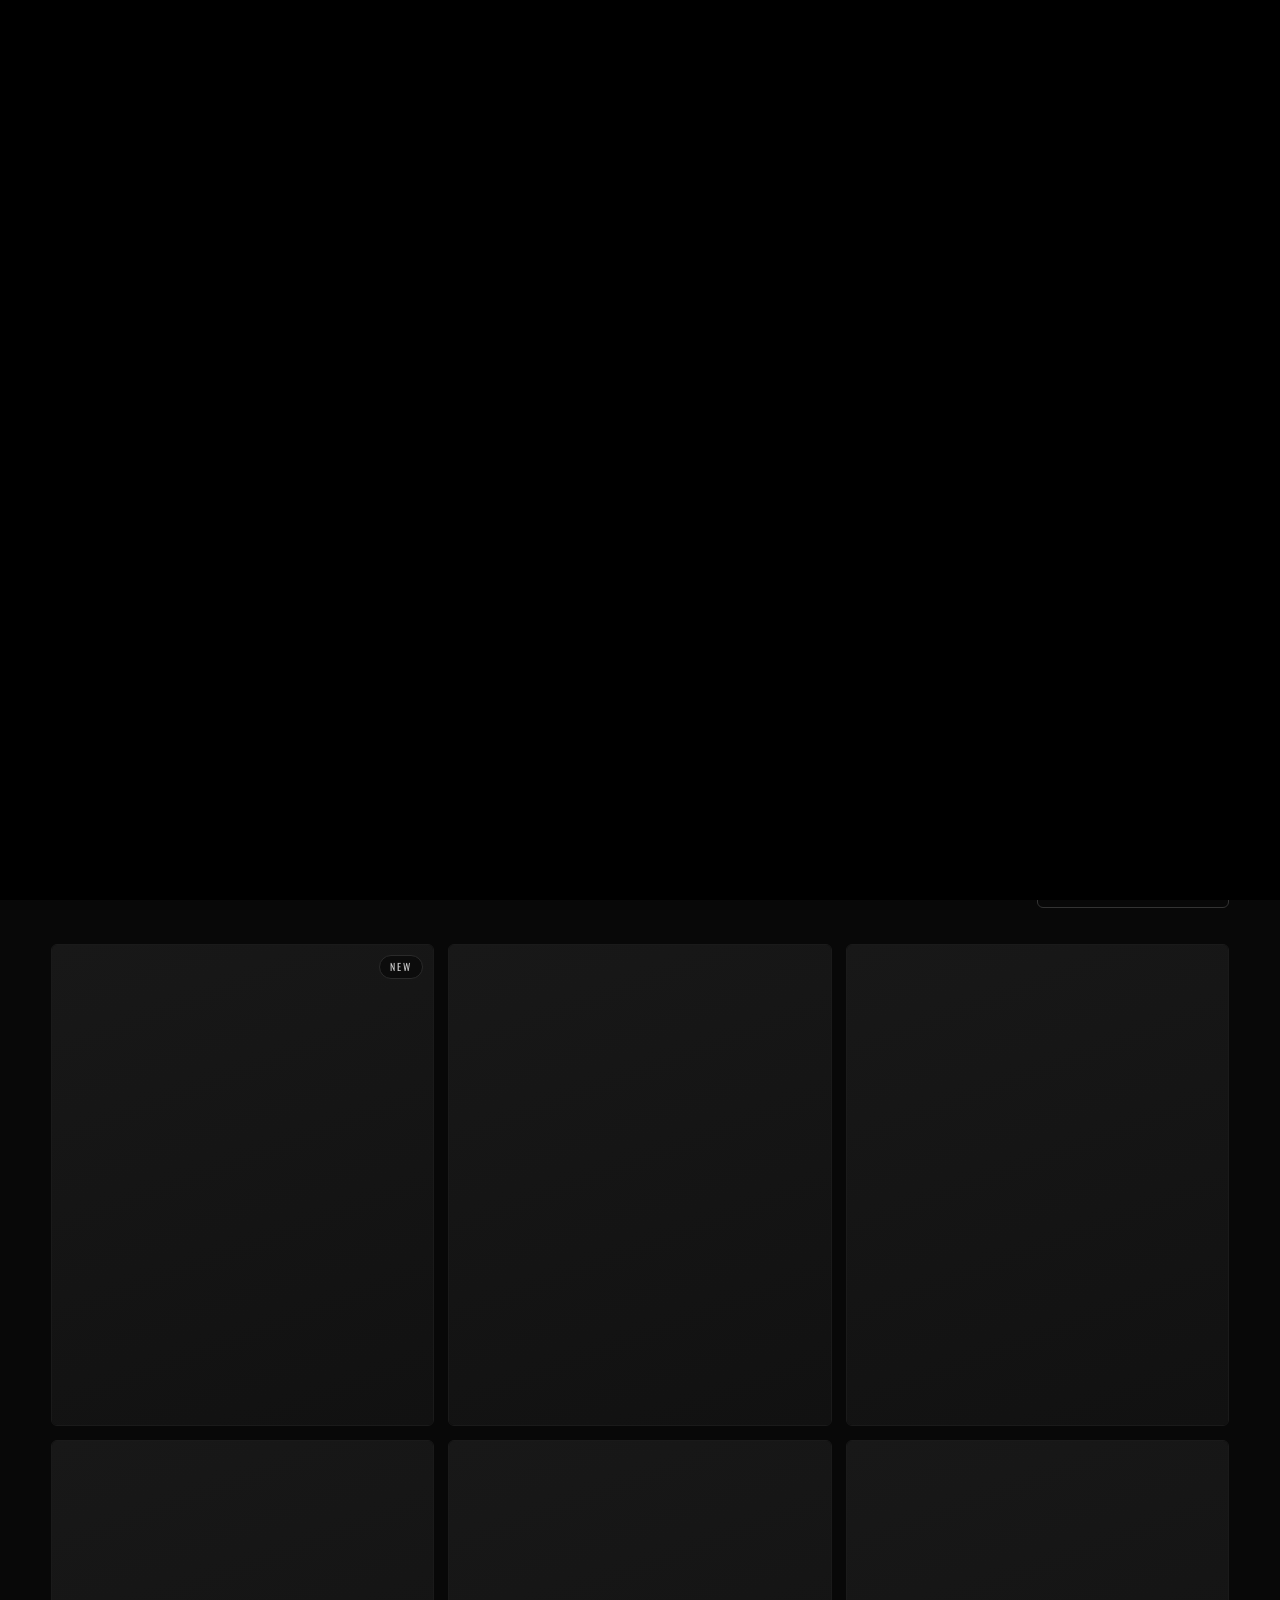
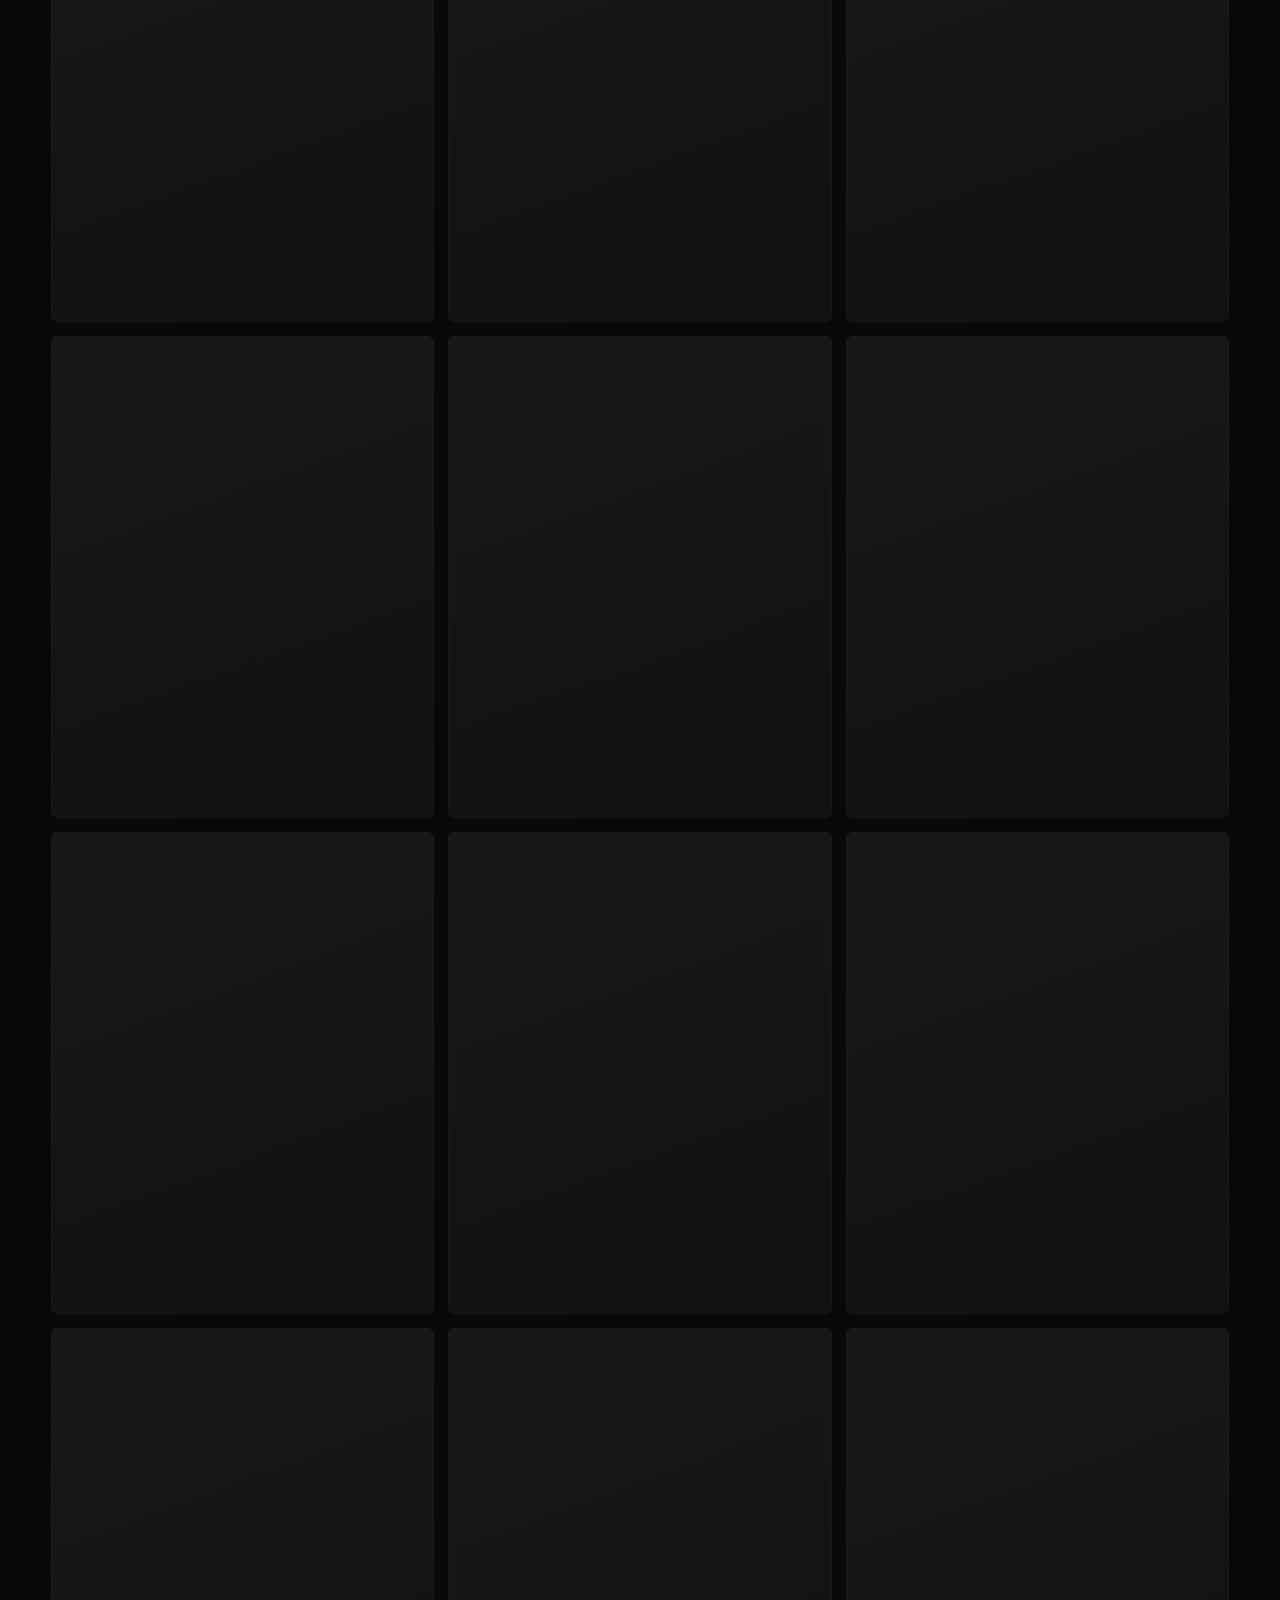
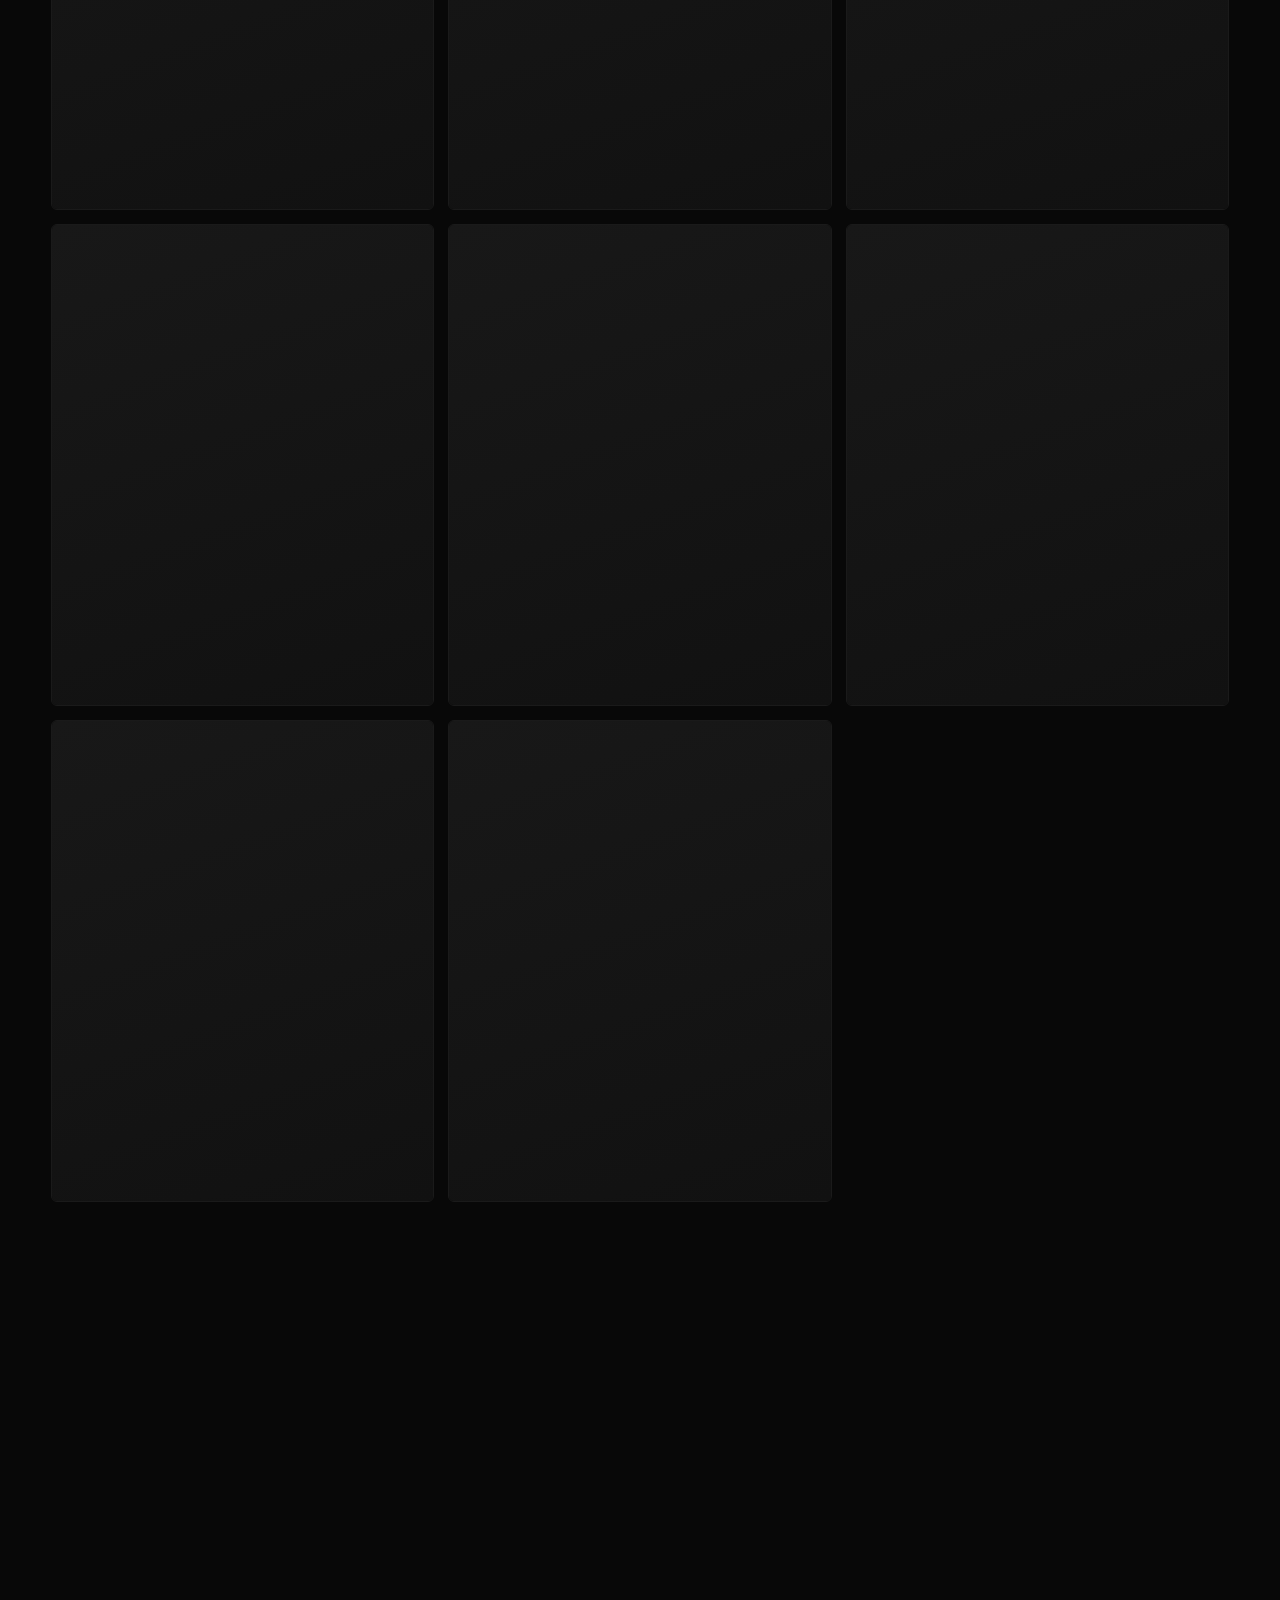
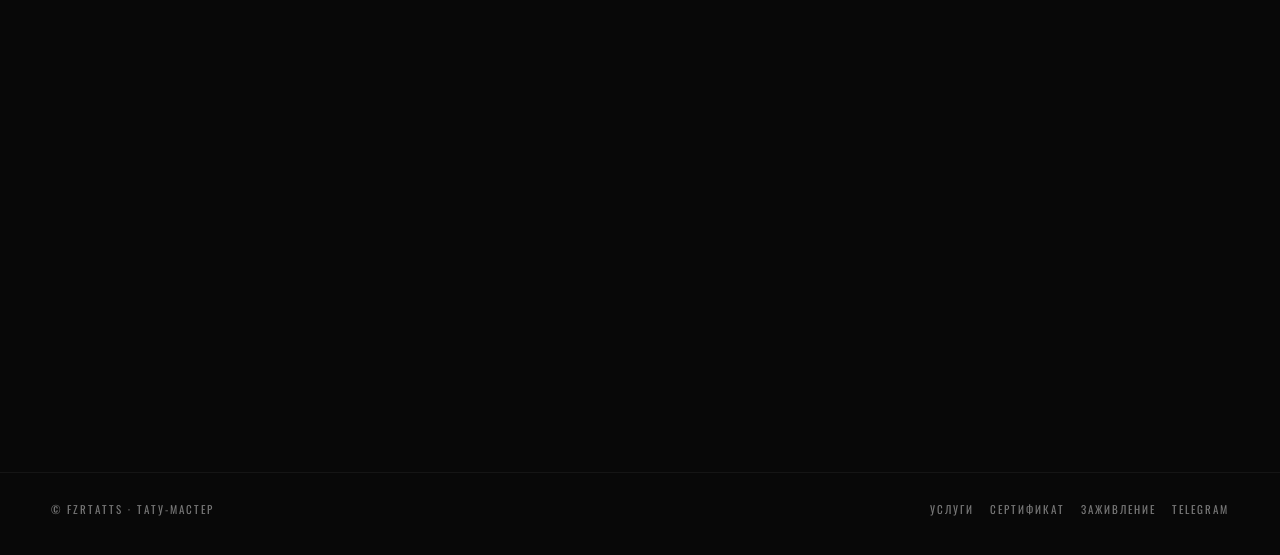
==== index.html @ f65ffd30 "Add files via upload" ====
<!DOCTYPE html>
<html lang="ru">
<head>
  <meta charset="utf-8"/>
  <meta name="viewport" content="width=device-width,initial-scale=1"/>
  <title>FZRTATTS — Тату-мастер Казань</title>
  <meta name="description" content="Индивидуальные эскизы и татуировки в Казани. Запись через Telegram."/>
  <link rel="preconnect" href="https://fonts.googleapis.com"/>
  <link rel="preconnect" href="https://fonts.gstatic.com" crossorigin/>
  <link href="https://fonts.googleapis.com/css2?family=Oswald:wght@200;300;400;500;600;700&family=EB+Garamond:ital,wght@0,400;0,500;1,400;1,500&family=Unbounded:wght@300;400;700;900&display=swap" rel="stylesheet"/>
  <link rel="stylesheet" href="/css/style.css"/>
  <style>
    /* ── HERO ── */
    .hero { padding:64px 0 0; }
    .hero-wrap { display:grid;grid-template-columns:1fr 1fr;gap:40px;align-items:center; }
    .hero-tag {
      font-family:'Oswald',sans-serif;font-size:11px;letter-spacing:4px;
      text-transform:uppercase;color:var(--red);
      display:inline-flex;align-items:center;gap:10px;margin-bottom:20px;
    }
    .hero-tag::before { content:'';display:inline-block;width:20px;height:1px;background:var(--red); }
    .hero-name {
      font-family:'Unbounded',sans-serif;font-weight:900;
      font-size:clamp(48px,7vw,96px);line-height:.9;letter-spacing:-3px;color:var(--white);
      margin-bottom:16px;
    }
    .hero-name .slash { color:var(--red); }
    .hero-sub {
      font-family:'EB Garamond',serif;font-style:italic;
      font-size:clamp(16px,2vw,20px);color:var(--muted);line-height:1.6;margin-bottom:8px;
    }
    .hero-city {
      font-family:'Oswald',sans-serif;font-size:12px;letter-spacing:3px;
      text-transform:uppercase;color:#3a3a3a;margin-bottom:36px;
    }
    .hero-cta { display:flex;gap:12px;flex-wrap:wrap; }

    /* Portrait strip */
    .hero-imgs {
      display:grid;grid-template-columns:repeat(3,1fr);gap:10px;align-items:end;
    }
    .hero-img-wrap {
      position:relative;width:100%;
      border:1px solid #1a1a1a;border-radius:4px;overflow:hidden;
    }
    .hero-img-wrap:nth-child(2) { margin-top:40px; }
    .hero-img-wrap:nth-child(3) { margin-top:80px; }
    /* Placeholder gradient shown while/if image doesn't load */
    .hero-img-wrap::before {
      content:'';display:block;padding-top:150%;
      background:linear-gradient(160deg,#1a1a1a 0%,#111 100%);
    }
    .hero-img-wrap img {
      position:absolute;inset:0;width:100%;height:100%;object-fit:cover;
      filter:grayscale(1) contrast(1.2) brightness(1.05);
    }

    /* Claim */
    .claim {
      margin-top:60px;padding:22px 0;
      border-top:1px solid #151515;border-bottom:1px solid #151515;
      display:flex;align-items:center;gap:24px;overflow-x:auto;
      scrollbar-width:none;
    }
    .claim::-webkit-scrollbar { display:none; }
    .claim-text {
      font-family:'Oswald',sans-serif;font-size:clamp(20px,3vw,36px);
      font-weight:700;text-transform:uppercase;letter-spacing:-.5px;white-space:nowrap;
      flex-shrink:0;
    }
    .claim-text .r { color:var(--red); }
    .claim-sep { color:#2a2a2a;font-size:24px;flex-shrink:0; }

    /* ── GALLERY ── */
    .gallery { padding:80px 0 32px; }
    .gallery-head { display:flex;align-items:flex-end;justify-content:space-between;margin-bottom:36px;flex-wrap:wrap;gap:16px; }
    .masonry { column-count:3;column-gap:14px; }

    .card-sketch {
      break-inside:avoid;margin-bottom:14px;position:relative;cursor:zoom-in;
      border:1px solid #1a1a1a;border-radius:var(--r);overflow:hidden;background:var(--paper);
    }
    /* Placeholder bg while image loads */
    .card-sketch::before {
      content:'';display:block;
      background:linear-gradient(160deg,#181818,#111);
      min-height:480px;
    }
    .card-sketch img {
      position:absolute;top:0;left:0;width:100%;height:100%;
      object-fit:cover;display:block;
      filter:grayscale(1) contrast(1.1);
      transition:transform .5s cubic-bezier(.23,1,.32,1),filter .5s;
    }
    .card-sketch:hover img { transform:scale(1.04);filter:grayscale(.5) contrast(1.1); }
    .card-overlay {
      position:absolute;inset:0;
      background:linear-gradient(to top,rgba(0,0,0,.85) 0%,transparent 55%);
      opacity:0;transition:opacity .3s;
    }
    .card-sketch:hover .card-overlay { opacity:1; }
    .card-lbl {
      position:absolute;bottom:10px;left:12px;
      font-family:'Oswald',sans-serif;font-size:11px;letter-spacing:2px;text-transform:uppercase;
      color:rgba(255,255,255,.75);opacity:0;transform:translateY(5px);transition:all .3s;
    }
    .card-sketch:hover .card-lbl { opacity:1;transform:translateY(0); }
    .card-tag {
      position:absolute;top:10px;right:10px;
      font-family:'Oswald',sans-serif;font-size:10px;letter-spacing:2px;text-transform:uppercase;
      padding:3px 10px;border:1px solid #2a2a2a;border-radius:20px;
      background:rgba(8,8,8,.75);color:#ccc;
    }
    .load-more-wrap { display:flex;justify-content:center;margin-top:24px; }

    /* ── ARTICLES ── */
    .articles { padding:60px 0; }
    .articles-grid { display:grid;grid-template-columns:repeat(3,1fr);gap:14px; }
    .art-card {
      border:1px solid #1a1a1a;border-radius:var(--r);padding:28px;background:var(--paper);
      position:relative;overflow:hidden;transition:border-color .3s,transform .3s;
    }
    .art-card::before {
      content:'';position:absolute;top:0;left:0;right:0;height:2px;
      background:var(--red);transform:scaleX(0);transform-origin:left;transition:transform .4s;
    }
    .art-card:hover { border-color:#2a2a2a;transform:translateY(-3px); }
    .art-card:hover::before { transform:scaleX(1); }
    .art-num { font-family:'Oswald',sans-serif;font-size:60px;font-weight:700;color:#1a1a1a;line-height:1;margin-bottom:12px; }
    .art-title { font-size:19px;font-weight:600;margin-bottom:10px;color:var(--white); }
    .art-body { font-size:15px;color:var(--muted);margin-bottom:18px;line-height:1.6; }

    /* ── ABOUT ── */
    .about { padding:60px 0 80px; }
    .about-grid { display:grid;grid-template-columns:1fr 1fr;gap:48px; }
    .about-title { font-size:clamp(32px,4vw,56px);margin-bottom:20px; }
    .about-text { font-size:17px;color:#ccc;line-height:1.75;margin-bottom:12px; }
    .contact-title { font-size:clamp(28px,3vw,44px);margin-bottom:14px; }
    .contact-note { font-family:'EB Garamond',serif;font-style:italic;color:var(--muted);margin-bottom:22px;font-size:17px; }
    .contact-btns { display:flex;flex-direction:column;gap:10px;max-width:280px; }

    /* Responsive */
    @media(max-width:900px) {
      .hero-wrap { grid-template-columns:1fr; }
      .masonry { column-count:2; }
      .articles-grid { grid-template-columns:1fr; }
      .about-grid { grid-template-columns:1fr; }
    }
    @media(max-width:560px) {
      .masonry { column-count:1; }
      .hero-cta { flex-direction:column; }
      .hero-name { font-size:52px; }
    }
  </style>
</head>
<body>

<div id="cur"></div>
<div id="cur-r"></div>
<div class="progress" id="prog"></div>

<!-- PRELOADER -->
<div class="preloader" id="preloader">
  <div class="preloader-inner">
    <img src="0001-0200.gif" alt=""/>
    <!-- <div class="preloader-brand">FZR<span>.</span>TATTS</div> -->
  </div>
</div>

<!-- HEADER -->
<header class="site-header">
  <div class="wrap">
    <a class="logo" href="index.html"><span class="logo-dot"></span>FZRTATTS</a>
    <nav class="nav" id="mainNav">
      <!-- close btn injected by JS -->
      <a href="index.html" class="active" data-i18n="nav.portfolio">Портфолио</a>
      <a href="sketches.html" data-i18n="nav.sketches">Эскизы</a>
      <a href="services.html" data-i18n="nav.services">Услуги</a>
      <a href="certificate.html" data-i18n="nav.cert">Сертификат</a>
      <a href="healing.html" data-i18n="nav.heal">Заживление</a>
      <a href="#" class="accent book-btn" data-i18n="nav.book">Записаться</a>
    </nav>
    <div class="nav-right">
      <div class="lang-switcher">
        <button class="lang-btn active" data-lang="ru">RU</button>
        <button class="lang-btn" data-lang="en">EN</button>
      </div>
      <button class="burger" id="burger" aria-label="Меню">
        <span></span><span></span><span></span>
      </button>
    </div>
  </div>
</header>

<!-- HERO -->
<section class="hero">
  <div class="wrap hero-wrap">
    <div class="hero-copy">
      <div class="hero-tag" data-i18n="hero.tag">Казань · Тату-мастер</div>
      <h1 class="hero-name">FZR<span class="slash">/</span><br>TATTS</h1>
      <p class="hero-sub" data-i18n="hero.sub">Индивидуальные эскизы, графические линии и внимание к каждой детали</p>
      <p class="hero-city" data-i18n="hero.city">Казань · Опыт 2 года · Каждый эскиз единственный</p>
      <div class="hero-cta">
        <a href="#" class="btn primary lg book-btn"><span data-i18n="btn.book">Записаться</span></a>
        <a href="#work" class="btn lg"><span data-i18n="btn.portfolio">Смотреть работы</span></a>
      </div>
    </div>
    <div class="hero-imgs">
      <div class="hero-img-wrap"><img src="img/1/111.JPG" alt="tattoo" loading="eager"/></div>
      <div class="hero-img-wrap"><img src="img/1/222.JPG" alt="tattoo" loading="eager"/></div>
      <div class="hero-img-wrap"><img src="img/1/333.PNG" alt="tattoo" loading="eager"/></div>
    </div>
  </div>
  <div class="claim wrap">
    <span class="claim-text">Эскиз татуировки, <span class="r">100%</span> созданный под твои желания</span>
  </div>
</section>

<!-- GALLERY -->
<section id="work" class="gallery">
  <div class="wrap">
    <div class="gallery-head">
      <div>
        <div class="sec-eyebrow" data-i18n="sec.portfolio">Портфолио</div>
        <h2 class="sec-title"><span data-i18n="gallery.title">Мои</span> <em data-i18n="gallery.title.em">работы</em></h2>
      </div>
      <a href="sketches.html" class="btn" data-i18n="btn.sketches">Смотреть эскизы →</a>
    </div>
    <div class="masonry" id="galleryGrid"></div>
    <div class="load-more-wrap" id="loadMoreWrap" style="display:none">
      <button class="btn" id="loadMoreBtn" data-i18n="btn.more">Загрузить ещё</button>
    </div>
  </div>
</section>

<!-- ARTICLES -->
<section class="articles">
  <div class="wrap">
    <div class="articles-grid">
      <div class="art-card reveal">
        <div class="art-num">01</div>
        <h3 class="art-title" data-i18n="art1.title">Как выбрать первую татуировку?</h3>
        <p class="art-body" data-i18n="art1.body">Эскиз входит в стоимость. Разрабатываю с учётом всех пожеланий, адаптирую под место и размер.</p>
        <button class="btn sm read-article-btn" data-article="sketch"><span data-i18n="btn.read">Читать →</span></button>
      </div>
      <div class="art-card reveal reveal-d1">
        <div class="art-num">02</div>
        <h3 class="art-title" data-i18n="art2.title">Как подготовиться к сеансу?</h3>
        <p class="art-body" data-i18n="art2.body">Минимум 4 000 ₽. Включает аренду студии, эскиз, нанесение, заживляющий набор и консультацию.</p>
        <button class="btn sm read-article-btn" data-article="tattoo"><span data-i18n="btn.read">Читать →</span></button>
      </div>
      <div class="art-card reveal reveal-d2">
        <div class="art-num">03</div>
        <h3 class="art-title" data-i18n="art3.title">Рассчитать стоимость</h3>
        <p class="art-body" data-i18n="art3.body">Сертификаты от 3 000 ₽ — отличный подарок. В электронном формате — любой номинал.</p>
        <button class="btn sm read-article-btn" data-article="certificate"><span data-i18n="btn.read">Читать →</span></button>
      </div>
    </div>
  </div>
</section>

<!-- ABOUT -->
<section class="about">
  <div class="wrap about-grid">
    <div class="reveal">
      <div class="sec-eyebrow" data-i18n="sec.about">О мне</div>
      <h2 class="about-title"><span data-i18n="about.heading">Марьям</span><em class="script">, <span data-i18n="about.sub">тату-мастер</span></em></h2>
      <p class="about-text" data-i18n="about.p1">Меня зовут Марьям, делаю татуировки в Казани. Опыт — 2 года.</p>
      <p class="about-text" data-i18n="about.p2">Использую одноразовые расходники, оборудование стерилизуется.</p>
      <p class="about-text" data-i18n="about.p3">Каждый эскиз делаю только один раз — без повторов.</p>
    </div>
    <div class="reveal reveal-d2">
      <div class="sec-eyebrow" data-i18n="sec.contacts">Контакты</div>
      <h2 class="contact-title">Напиши<em class="script"> мне</em></h2>
      <p class="contact-note" data-i18n="contact.note">Лучше писать в Telegram — отвечаю быстрее:</p>
      <div class="contact-btns">
        <a href="#" class="btn primary book-btn"><span data-i18n="btn.telegram">Написать в Telegram</span></a>
        <a href="https://ru.pinterest.com/fzrtatts/" target="_blank" rel="noopener" class="btn"><span data-i18n="btn.pinterest">Мой Pinterest</span></a>
      </div>
    </div>
  </div>
</section>

<!-- FOOTER -->
<footer class="site-footer">
  <div class="wrap foot">
    <span class="foot-left">© <span id="yr"></span> FZRTATTS · <span data-i18n="footer.copy">Тату-мастер</span></span>
    <nav class="foot-nav">
      <a href="services.html" data-i18n="nav.services">Услуги</a>
      <a href="certificate.html" data-i18n="nav.cert">Сертификат</a>
      <a href="healing.html" data-i18n="nav.heal">Заживление</a>
      <a href="https://t.me/" target="_blank">Telegram</a>
    </nav>
  </div>
</footer>

<!-- LIGHTBOX -->
<div class="lightbox" id="lb">
  <button class="lb-close" id="lbClose">×</button>
  <button class="lb-nav lb-prev" id="lbPrev">‹</button>
  <button class="lb-nav lb-next" id="lbNext">›</button>
  <img class="lb-img" id="lbImg" alt=""/>
  <div class="lb-count" id="lbCount"></div>
</div>

<!-- BOOKING MODAL -->
<div class="modal" id="bookModal">
  <div class="modal-box">
    <button class="modal-close" id="bookClose">×</button>
    <h3 class="modal-title" data-i18n="modal.title">Запись на сессию</h3>
    <form id="bookForm">
      <div class="form-row"><label data-i18n="modal.name">Имя</label><input type="text" name="name" required/></div>
      <div class="form-row"><label data-i18n="modal.contact">Telegram или телефон</label><input type="text" name="contact" required/></div>
      <div class="form-row">
        <label data-i18n="modal.service">Услуга</label>
        <select name="service">
          <option data-i18n="modal.opt1">Татуировка</option>
          <option data-i18n="modal.opt2">Эскиз</option>
          <option data-i18n="modal.opt3">Другое</option>
        </select>
      </div>
      <div class="form-row"><label data-i18n="modal.idea">Опишите идею</label><textarea name="desc" required></textarea></div>
      <button type="submit" class="btn primary form-submit"><span data-i18n="modal.submit">Отправить заявку</span></button>
    </form>
    <div class="form-msg" id="formMsg"></div>
  </div>
</div>

<!-- ARTICLE MODAL -->
<div class="modal" id="articleModal">
  <div class="modal-box" style="max-width:620px">
    <button class="modal-close" id="artClose">×</button>
    <h3 class="modal-title" id="artTitle"></h3>
    <div id="artBody" style="font-size:16px;line-height:1.8;color:#ccc;"></div>
  </div>
</div>

<script src="/js/shared.js"></script>
<script>
/* ── GALLERY DATA ── */
const sets = [
  {id:1,label:'Set 01',tag:'new',src:'img/1/1.CR2'},
  {id:2,label:'Set 02',src:'img/1/2.CR2'},
  {id:3,label:'Set 03',src:'img/1/3.JPG'},
  {id:4,label:'Set 04',src:'img/1/4.JPG'},
  {id:5,label:'Set 05',src:'img/1/5.JPG'},
  {id:6,label:'Set 06',src:'img/1/6.JPG'},
  {id:7,label:'Set 07',src:'img/1/7.JPG'},
  {id:8,label:'Set 08',src:'img/1/8.JPG'},
  {id:9,label:'Set 09',src:'img/1/9.JPG'},
  {id:10,label:'Set 10',src:'img/1/10.JPG'},
  {id:11,label:'Set 11',src:'img/1/11.JPG'},
  {id:12,label:'Set 12',src:'img/1/12.JPG'},
  {id:13,label:'Set 13',src:'img/1/13.JPG'},
  {id:14,label:'Set 14',src:'img/1/14.JPG'},
  {id:15,label:'Set 15',src:'img/1/15.JPG'},
  {id:16,label:'Set 16',src:'img/1/16.JPG'},
  {id:17,label:'Set 17',src:'img/1/17.JPG'},
  {id:18,label:'Set 18',src:'img/1/18.JPG'},
  {id:19,label:'Set 19',src:'img/1/19.JPG'},
  {id:20,label:'Set 20',src:'img/1/20.JPG'},
];

const grid    = document.getElementById('galleryGrid');
const lmWrap  = document.getElementById('loadMoreWrap');
const lmBtn   = document.getElementById('loadMoreBtn');
const allSrcs = sets.map(s => s.src);
const MOBILE_LIMIT = 4;

sets.forEach((set, i) => {
  const fig = document.createElement('figure');
  fig.className = 'card-sketch';
  fig.style.position = 'relative';
  // aspect ratio via padding trick on ::before is in CSS,
  // but we also set a min-height for the placeholder:
  fig.style.minHeight = '200px';

  const img = document.createElement('img');
  img.src = set.src;
  img.alt = set.label;
  img.loading = i < 4 ? 'eager' : 'lazy';
  // If image fails to load, show placeholder gracefully
  img.onerror = function() { this.style.display = 'none'; };

  const overlay = document.createElement('div');
  overlay.className = 'card-overlay';

  const lbl = document.createElement('figcaption');
  lbl.className = 'card-lbl';
  lbl.textContent = set.label;

  fig.appendChild(img);
  fig.appendChild(overlay);
  fig.appendChild(lbl);

  if (set.tag) {
    const tag = document.createElement('div');
    tag.className = 'card-tag';
    tag.textContent = set.tag;
    fig.appendChild(tag);
  }

  fig.addEventListener('click', () => openLightbox(allSrcs, i));
  grid.appendChild(fig);
});

/* Mobile load-more */
function checkMobile() {
  const isMob = window.innerWidth <= 768;
  const cards = grid.querySelectorAll('.card-sketch');
  if (isMob) {
    cards.forEach((c, i) => { c.style.display = i >= MOBILE_LIMIT ? 'none' : ''; });
    const hidden = grid.querySelectorAll('.card-sketch[style*="none"]');
    lmWrap.style.display = hidden.length ? 'flex' : 'none';
  } else {
    cards.forEach(c => { c.style.display = ''; });
    lmWrap.style.display = 'none';
  }
}
lmBtn.addEventListener('click', () => {
  grid.querySelectorAll('.card-sketch').forEach(c => { c.style.display = ''; });
  lmWrap.style.display = 'none';
});
window.addEventListener('resize', checkMobile);
setTimeout(checkMobile, 60);

/* ── LIGHTBOX ── */
const lb      = document.getElementById('lb');
const lbImg   = document.getElementById('lbImg');
const lbCount = document.getElementById('lbCount');
let lbSet = [], lbCur = 0;

function openLightbox(imgs, idx) {
  lbSet = imgs; lbCur = idx;
  updateLb();
  lb.classList.add('open');
  document.body.style.overflow = 'hidden';
}
function closeLb() { lb.classList.remove('open'); document.body.style.overflow = ''; }
function updateLb() {
  lbImg.src = lbSet[lbCur];
  lbCount.textContent = (lbCur + 1) + ' / ' + lbSet.length;
  document.getElementById('lbPrev').style.display = lbCur === 0 ? 'none' : 'flex';
  document.getElementById('lbNext').style.display = lbCur === lbSet.length - 1 ? 'none' : 'flex';
}
document.getElementById('lbClose').addEventListener('click', closeLb);
document.getElementById('lbPrev').addEventListener('click', () => { if(lbCur>0){lbCur--;updateLb();} });
document.getElementById('lbNext').addEventListener('click', () => { if(lbCur<lbSet.length-1){lbCur++;updateLb();} });
lb.addEventListener('click', e => { if(e.target===lb) closeLb(); });
document.addEventListener('keydown', e => {
  if (!lb.classList.contains('open')) return;
  if (e.key==='Escape') closeLb();
  if (e.key==='ArrowLeft' && lbCur>0) { lbCur--;updateLb(); }
  if (e.key==='ArrowRight' && lbCur<lbSet.length-1) { lbCur++;updateLb(); }
});
</script>
</body>
</html>
---- css/style.css ----
/* ═══════════════════════════════════════
   FZRTATTS — Shared Stylesheet v2
═══════════════════════════════════════ */

@import url('https://fonts.googleapis.com/css2?family=Oswald:wght@200;300;400;500;600;700&family=EB+Garamond:ital,wght@0,400;0,500;1,400;1,500&family=Unbounded:wght@300;400;700;900&display=swap');

:root {
  --bg:      #080808;
  --ink:     #0e0e0e;
  --paper:   #111;
  --text:    #ececec;
  --muted:   #777;
  --dim:     #333;
  --red:     #e8251a;
  --red-dim: rgba(232,37,26,0.15);
  --white:   #f5f5f5;
  --gap:     24px;
  --r:       6px;
}
@font-face { font-family:"Sloop"; src:url(/fonts/Sloop-ScriptThree.ttf); }
*, *::before, *::after { box-sizing: border-box; margin: 0; padding: 0; }
html { scroll-behavior: smooth; overflow-x: hidden; }

body {
  background: var(--bg);
  color: var(--text);
  font-family: 'EB Garamond', Georgia, serif;
  font-size: 17px;
  line-height: 1.55;
  overflow-x: hidden;
  cursor: none;
}

/* CURSOR */
#cur { width:10px;height:10px;background:var(--red);border-radius:50%;position:fixed;top:0;left:0;pointer-events:none;z-index:9999;transform:translate(-50%,-50%);transition:width .25s,height .25s; }
#cur-r { width:36px;height:36px;border:1px solid rgba(232,37,26,.5);border-radius:50%;position:fixed;top:0;left:0;pointer-events:none;z-index:9998;transform:translate(-50%,-50%); }
body:has(a:hover) #cur, body:has(button:hover) #cur { width:18px;height:18px; }

/* GRAIN */
body::after {
  content:'';position:fixed;inset:0;pointer-events:none;z-index:9990;opacity:.22;
  background-image:url("data:image/svg+xml,%3Csvg viewBox='0 0 200 200' xmlns='http://www.w3.org/2000/svg'%3E%3Cfilter id='g'%3E%3CfeTurbulence type='fractalNoise' baseFrequency='.85' numOctaves='4' stitchTiles='stitch'/%3E%3C/filter%3E%3Crect width='100%25' height='100%25' filter='url(%23g)' opacity='.06'/%3E%3C/svg%3E");
}

/* PROGRESS BAR */
.progress { position:fixed;top:0;left:0;height:2px;width:0;background:var(--red);z-index:9995; }

/* TYPOGRAPHY */
h1,h2,h3,h4 { font-family:'Oswald',sans-serif;font-weight:700;line-height:1;text-transform:uppercase;letter-spacing:-.5px; }
.script { font-family:'EB Garamond',serif;font-style:italic;font-weight:400;text-transform:none;letter-spacing:0; }
a { color:inherit;text-decoration:none; }
img { max-width:100%;height:auto;display:block; }

/* WRAP */
.wrap { width:min(1200px,92vw);margin-inline:auto; }
.hidden { display:none!important; }

/* ══ PRELOADER ══ */
.preloader {
  position:fixed;inset:0;background:#000;
  display:flex;align-items:center;justify-content:center;
  z-index:9999;
  transition:opacity .6s ease, visibility .6s ease;
}
.preloader.gone { opacity:0;visibility:hidden;pointer-events:none; }
.preloader-inner {
  display:flex;flex-direction:column;align-items:center;gap:20px;
}
.preloader-inner img {
  width:min(420px, 80vw);
  height:auto;
}
.preloader-brand {
  font-family:'Unbounded',sans-serif;font-weight:900;
  font-size:clamp(28px,5vw,48px);letter-spacing:-2px;
  color:var(--white);opacity:0;
  animation:fadeInUp .7s .4s ease forwards;
}
.preloader-brand span { color:var(--red); }
@keyframes fadeInUp {
  from { opacity:0;transform:translateY(16px); }
  to   { opacity:1;transform:translateY(0); }
}

/* ══ NAV ══ */
.site-header {
  position:sticky;top:0;z-index:1000;
  background:rgba(8,8,8,.88);
  backdrop-filter:blur(20px) saturate(1.4);
  border-bottom:1px solid #161616;
}
.site-header .wrap {
  display:flex;align-items:center;justify-content:space-between;
  padding:14px 0;gap:16px;
}
.logo {
  font-family:'Sloop',sans-serif;font-weight:900;
  font-size:30px;color:var(--white);
  display:flex;align-items:center;gap:8px;flex-shrink:0;
}
.logo-dot { width:8px;height:8px;background:var(--red);border-radius:50%;display:inline-block; }
.nav { display:flex;gap:30px;align-items:center; }
.nav a {
  font-family:'Oswald',sans-serif;font-weight:300;font-size:13px;
  letter-spacing:2px;text-transform:uppercase;
  color:var(--muted);padding:7px 14px;border-radius:var(--r);
  transition:color .2s,background .2s;white-space:nowrap;
}
.nav a:hover, .nav a.active { color:var(--white);background:#181818; }
.nav a.accent { color:var(--red); }
.nav a.accent:hover { background:var(--red-dim);color:var(--red); }

/* Nav close button (mobile only) */
.nav-close {
  display:none;
  position:absolute;top:16px;right:16px;
  width:36px;height:36px;border-radius:50%;
  background:#1e1e1e;border:1px solid #2a2a2a;
  color:var(--text);font-size:20px;cursor:pointer;
  align-items:center;justify-content:center;
  transition:background .2s, color .2s;
  line-height:1;
}
.nav-close:hover { background:var(--red);color:#000; }

/* Nav overlay (mobile) */
.nav-overlay {
  display:none;
  position:fixed;inset:0;
  background:rgba(0,0,0,.5);
  z-index:999;
  backdrop-filter:blur(2px);
}
.nav-overlay.show { display:block; }

.nav-right { display:flex;gap:10px;align-items:center; }
.lang-switcher { display:flex;gap:4px; }
.lang-btn {
  font-family:'Oswald',sans-serif;font-size:11px;letter-spacing:2px;
  background:transparent;color:var(--muted);
  border:1px solid #222;border-radius:var(--r);
  padding:4px 10px;cursor:pointer;transition:all .2s;
}
.lang-btn.active { background:#1e1e1e;color:var(--white);border-color:#2a2a2a; }
.burger {
  display:none;flex-direction:column;justify-content:space-around;
  width:26px;height:20px;background:transparent;border:none;cursor:pointer;padding:0;
}
.burger span { display:block;height:1.5px;width:100%;background:var(--text);transition:all .3s; }
.burger.open span:nth-child(1) { transform:rotate(45deg) translate(5px,5px); }
.burger.open span:nth-child(2) { opacity:0; }
.burger.open span:nth-child(3) { transform:rotate(-45deg) translate(5px,-5px); }

/* ══ BUTTONS ══
   Ghost btn — dark fill on hover, white text — always readable
   Primary btn — white text on red, stays red on hover but brighter
*/
.btn {
  display:inline-flex;align-items:center;justify-content:center;gap:8px;
  height:42px;padding:0 22px;border-radius:var(--r);
  font-family:'Oswald',sans-serif;font-size:13px;font-weight:400;
  letter-spacing:2px;text-transform:uppercase;
  border:1px solid #333;
  background:transparent;
  color:var(--text);
  cursor:pointer;
  transition:background .25s, color .25s, border-color .25s, box-shadow .25s;
  white-space:nowrap;
  position:relative;
}
/* Ghost hover — dark bg, white text, red border */
.btn:hover {
  background:#1e1e1e;
  color:var(--white);
  border-color:var(--red);
}

/* Primary — red bg, black text */
.btn.primary {
  background:var(--red);
  color:#fff;
  border-color:var(--red);
  font-weight:500;
}
.btn.primary:hover {
  background:#c91f14;
  color:#fff;
  border-color:#c91f14;
  box-shadow:0 0 0 3px rgba(232,37,26,.2);
}

.btn.sm { height:34px;padding:0 16px;font-size:11px; }
.btn.lg { height:52px;padding:0 32px;font-size:15px;letter-spacing:3px; }

/* ══ SECTION HEADER ══ */
.sec-eyebrow {
  font-family:'Oswald',sans-serif;font-size:11px;letter-spacing:4px;
  text-transform:uppercase;color:var(--red);
  display:inline-flex;align-items:center;gap:10px;margin-bottom:12px;
}
.sec-eyebrow::before { content:'';display:block;width:22px;height:1px;background:var(--red); }
.sec-title { font-size:clamp(40px,6vw,80px);color:var(--white); }
.sec-title em { font-style:italic;color:var(--red);font-family:'EB Garamond',serif; }

/* ══ FOOTER ══ */
.site-footer { border-top:1px solid #151515;padding:28px 0 36px;margin-top:80px; }
.foot { display:flex;align-items:center;justify-content:space-between;gap:16px;flex-wrap:wrap; }
.foot-left { font-family:'Oswald',sans-serif;font-size:11px;letter-spacing:2px;text-transform:uppercase;color:var(--muted); }
.foot-nav { display:flex;gap:16px;flex-wrap:wrap; }
.foot-nav a { font-family:'Oswald',sans-serif;font-size:11px;letter-spacing:2px;text-transform:uppercase;color:var(--muted);transition:color .2s; }
.foot-nav a:hover { color:var(--red); }

/* ══ LIGHTBOX ══ */
.lightbox { position:fixed;inset:0;background:rgba(0,0,0,.96);display:none;align-items:center;justify-content:center;z-index:8000; }
.lightbox.open { display:flex; }
.lb-img { max-width:90vw;max-height:88vh;border-radius:var(--r);border:1px solid #1e1e1e; }
.lb-close { position:absolute;top:20px;right:20px;width:44px;height:44px;background:#141414;border:1px solid #222;border-radius:50%;color:var(--text);font-size:22px;cursor:pointer;display:flex;align-items:center;justify-content:center;transition:background .2s,color .2s; }
.lb-close:hover { background:var(--red);color:#fff; }
.lb-nav { position:absolute;top:50%;transform:translateY(-50%);width:48px;height:48px;background:rgba(0,0,0,.6);border:1px solid #333;border-radius:50%;color:var(--white);font-size:24px;cursor:pointer;display:flex;align-items:center;justify-content:center;transition:background .2s; }
.lb-nav:hover { background:var(--red); }
.lb-prev { left:20px; }
.lb-next { right:20px; }
.lb-count { position:absolute;bottom:24px;left:50%;transform:translateX(-50%);font-family:'Oswald',sans-serif;font-size:12px;letter-spacing:2px;color:var(--muted);background:rgba(0,0,0,.7);padding:5px 14px;border-radius:20px; }

/* ══ MODAL ══ */
.modal { display:none;position:fixed;inset:0;background:rgba(0,0,0,.92);z-index:9000;align-items:center;justify-content:center;padding:20px; }
.modal.open { display:flex; }
.modal-box { background:var(--paper);border:1px solid #1e1e1e;border-radius:8px;width:100%;max-width:480px;padding:36px;position:relative; }
.modal-close { position:absolute;top:16px;right:16px;background:none;border:none;color:var(--muted);font-size:24px;cursor:pointer;transition:color .2s;line-height:1; }
.modal-close:hover { color:var(--red); }
.modal-title { font-family:'Oswald',sans-serif;font-size:26px;font-weight:700;letter-spacing:-.5px;text-transform:uppercase;margin-bottom:22px; }
.form-row { margin-bottom:13px; }
.form-row label { display:block;font-family:'Oswald',sans-serif;font-size:11px;letter-spacing:2px;text-transform:uppercase;color:var(--muted);margin-bottom:5px; }
.form-row input,.form-row textarea,.form-row select { width:100%;padding:11px 14px;border-radius:var(--r);border:1px solid #222;background:#0e0e0e;color:var(--text);font-family:'EB Garamond',serif;font-size:16px;transition:border-color .2s; }
.form-row input:focus,.form-row textarea:focus,.form-row select:focus { outline:none;border-color:var(--red); }
.form-row textarea { min-height:100px;resize:vertical; }
.form-submit { width:100%;margin-top:8px; }
.form-msg { margin-top:14px;padding:10px;border-radius:var(--r);text-align:center;font-size:14px;display:none; }
.form-msg.ok { background:rgba(46,204,113,.12);color:#2ecc71;display:block; }
.form-msg.err { background:rgba(232,37,26,.12);color:var(--red);display:block; }

.card-sketch img, .pack-thumb, .hero-imgs img {
  min-height:80px;
}

/* ══ SCROLL REVEAL ══ */
.reveal { opacity:0;transform:translateY(28px);transition:opacity .7s ease,transform .7s ease; }
.reveal.in { opacity:1;transform:translateY(0); }
.reveal-d1 { transition-delay:.12s; }
.reveal-d2 { transition-delay:.24s; }
.reveal-d3 { transition-delay:.36s; }

/* ══ SCROLLBAR ══ */
* { scrollbar-color:#222 transparent;scrollbar-width:thin; }
::-webkit-scrollbar { width:6px; }
::-webkit-scrollbar-track { background:#0a0a0a; }
::-webkit-scrollbar-thumb { background:#222;border-radius:4px; }

/* ══ MOBILE ══ */
@media(max-width:768px) {
  .burger { display:flex; }
  .nav {
    position:fixed;top:0;right:-300px;width:270px;height:100vh;
    background:#0a0a0a;
    flex-direction:column;gap:2px;
    padding:64px 16px 20px;
    transition:right .32s cubic-bezier(.4,0,.2,1);
    border-left:1px solid #161616;
    z-index:1001;
    overflow-y:auto;
  }
  .nav.open { right:0; }
  .nav a { padding:11px 14px;font-size:14px; }
  /* Show close X inside nav on mobile */
  .nav-close { display:flex; }
}
@media(max-width:560px) {
  .foot { flex-direction:column;text-align:center; }
  .foot-nav { justify-content:center; }
}
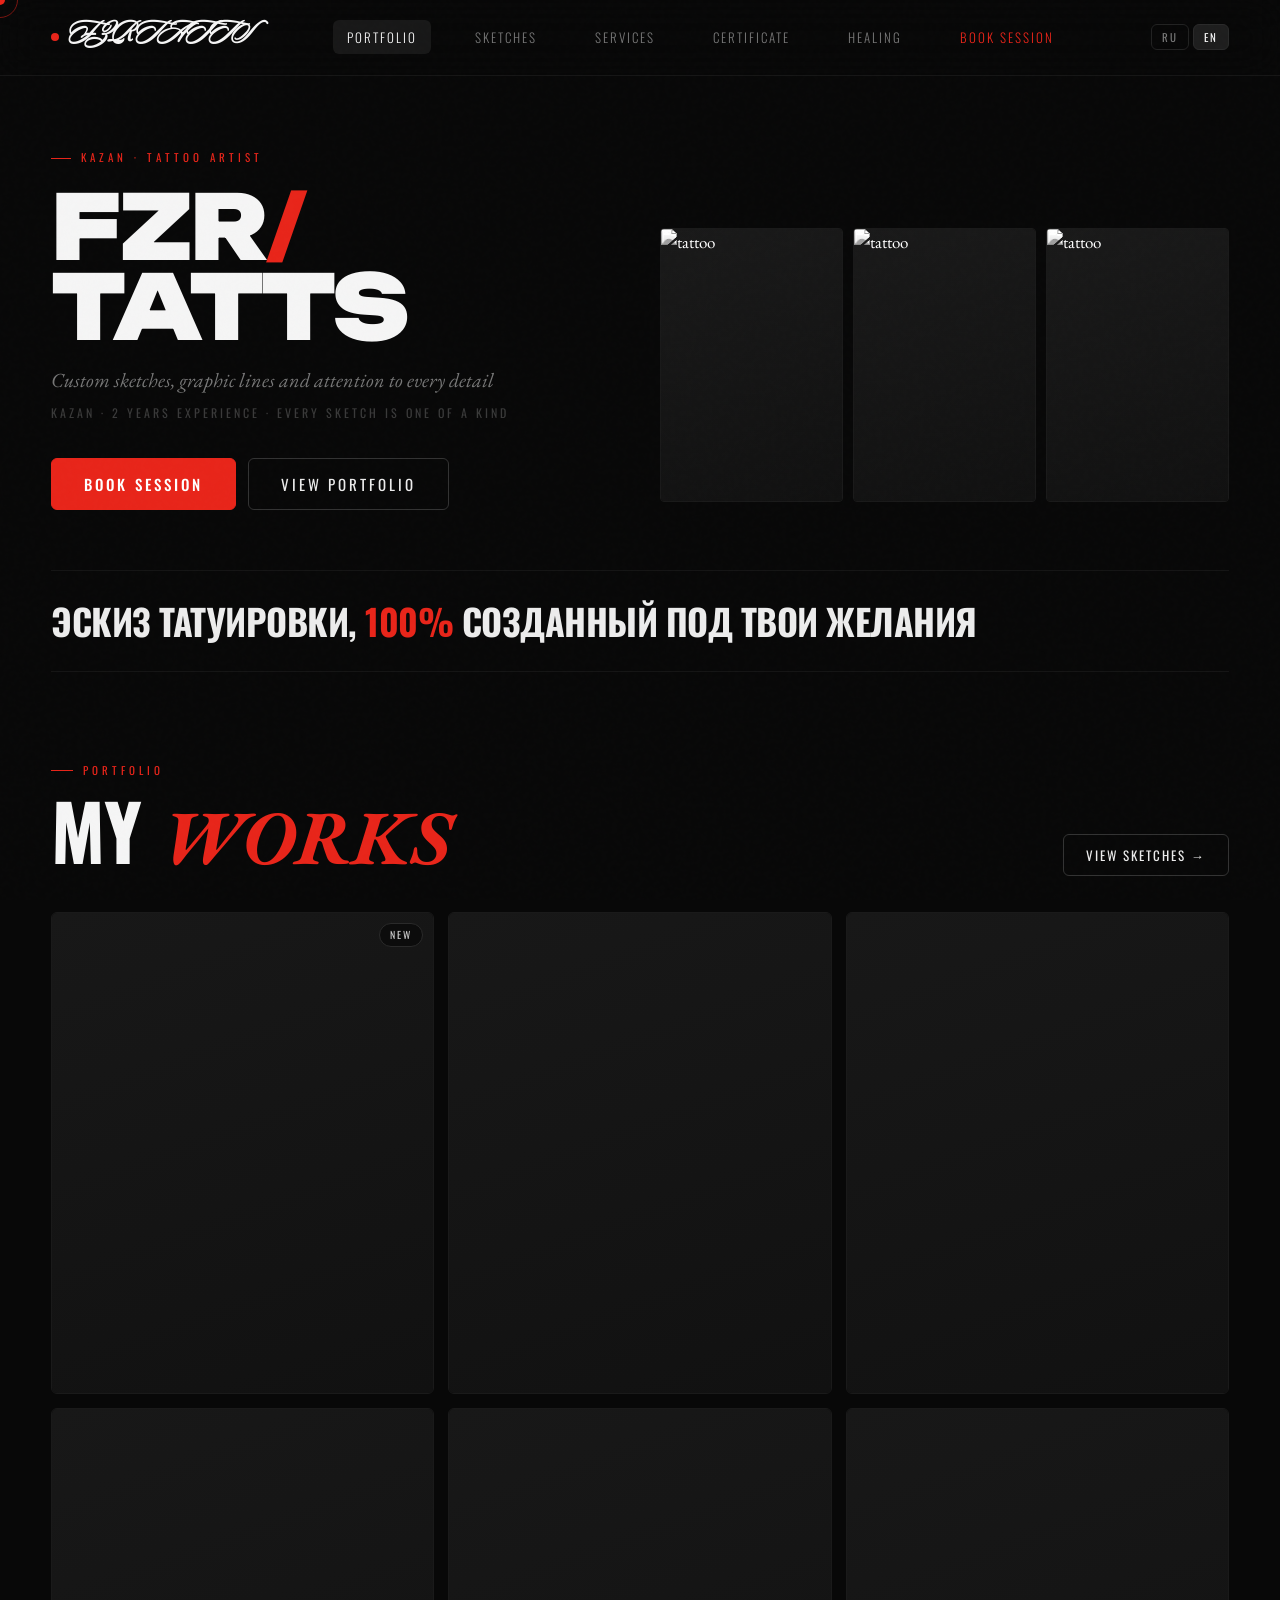
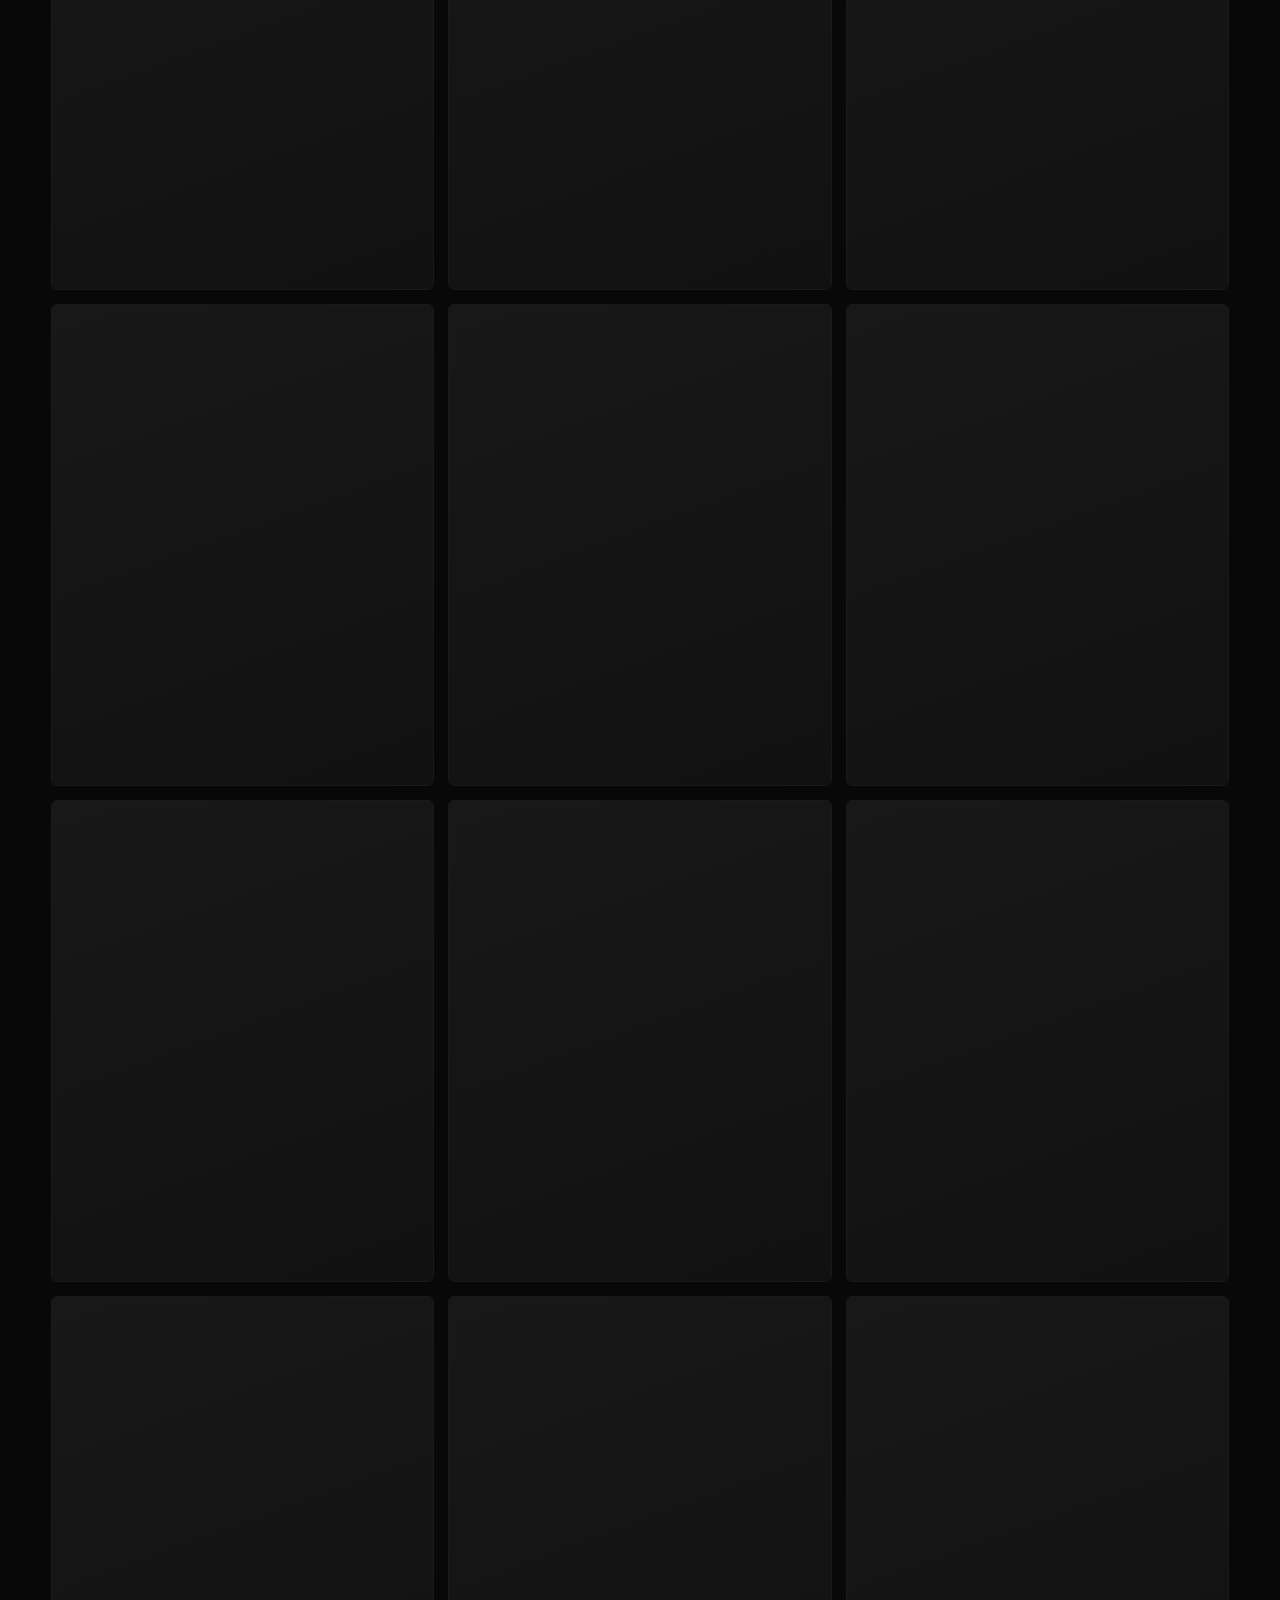
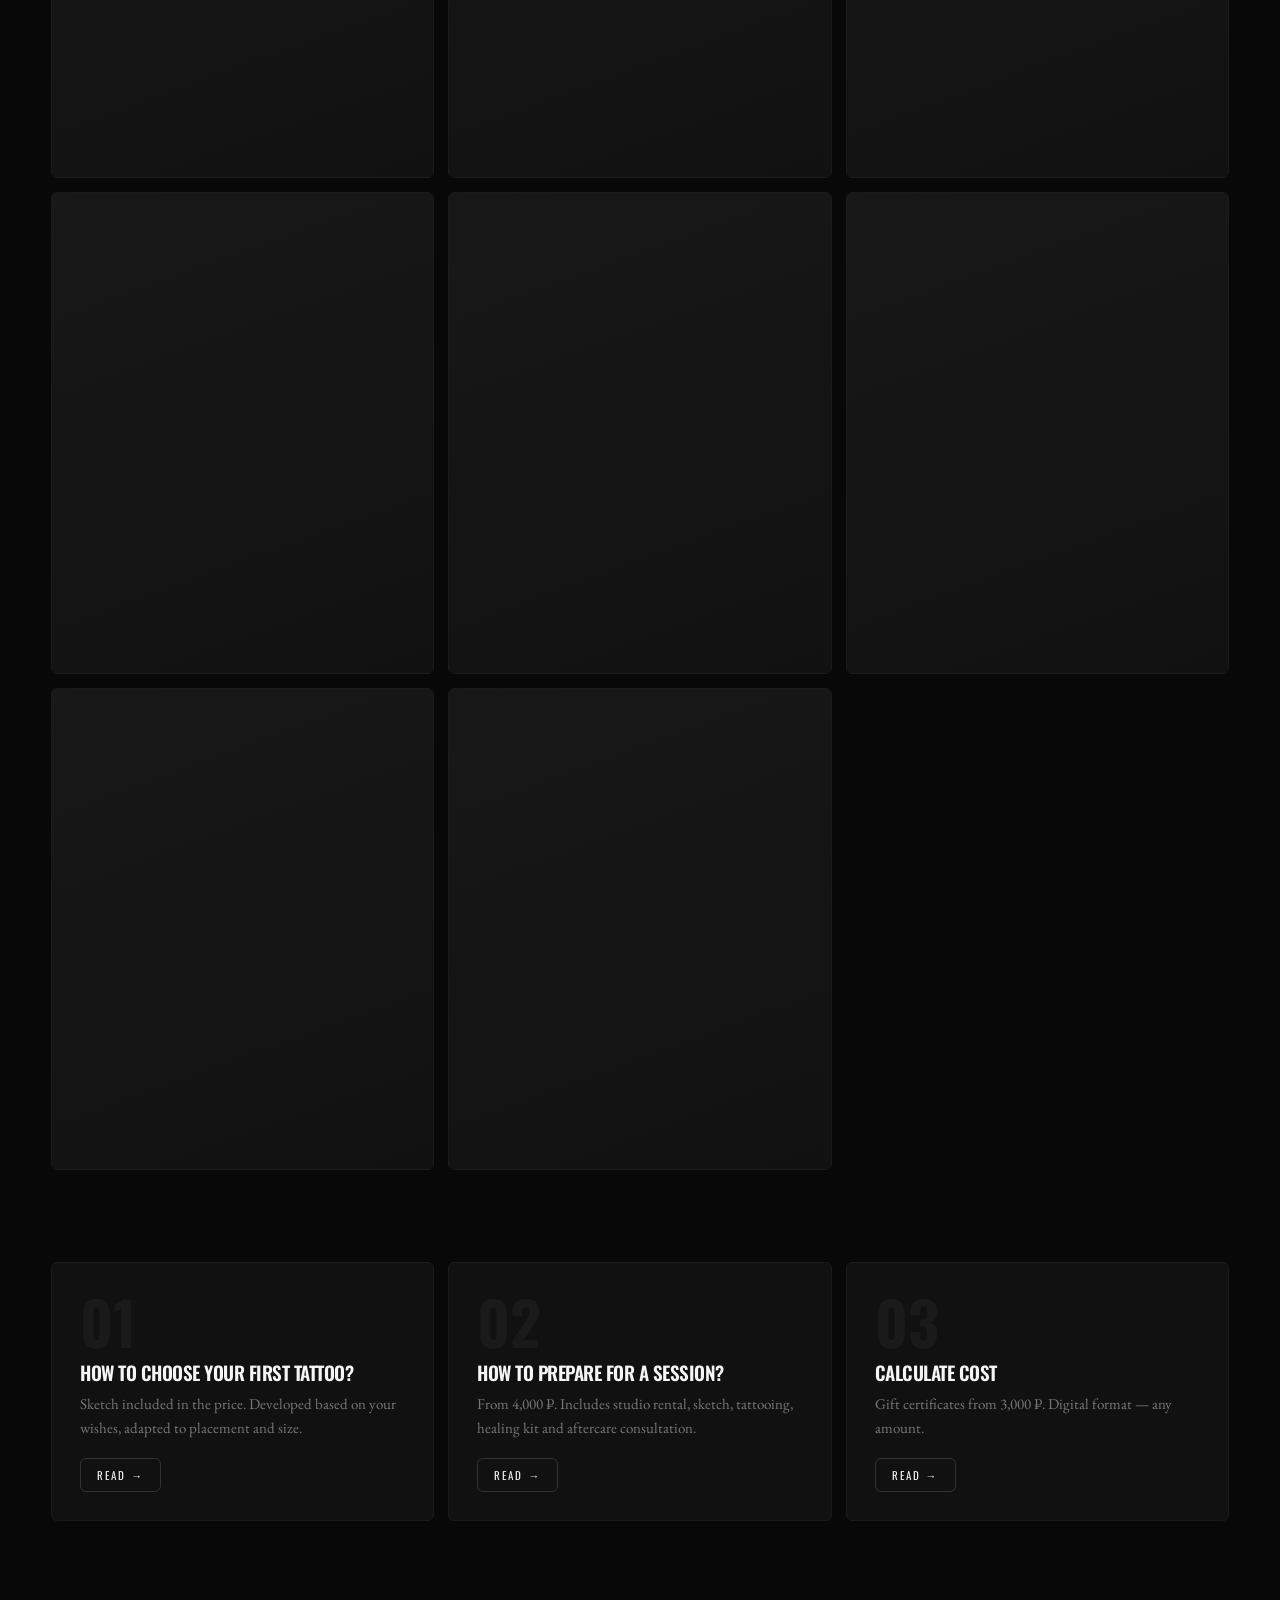
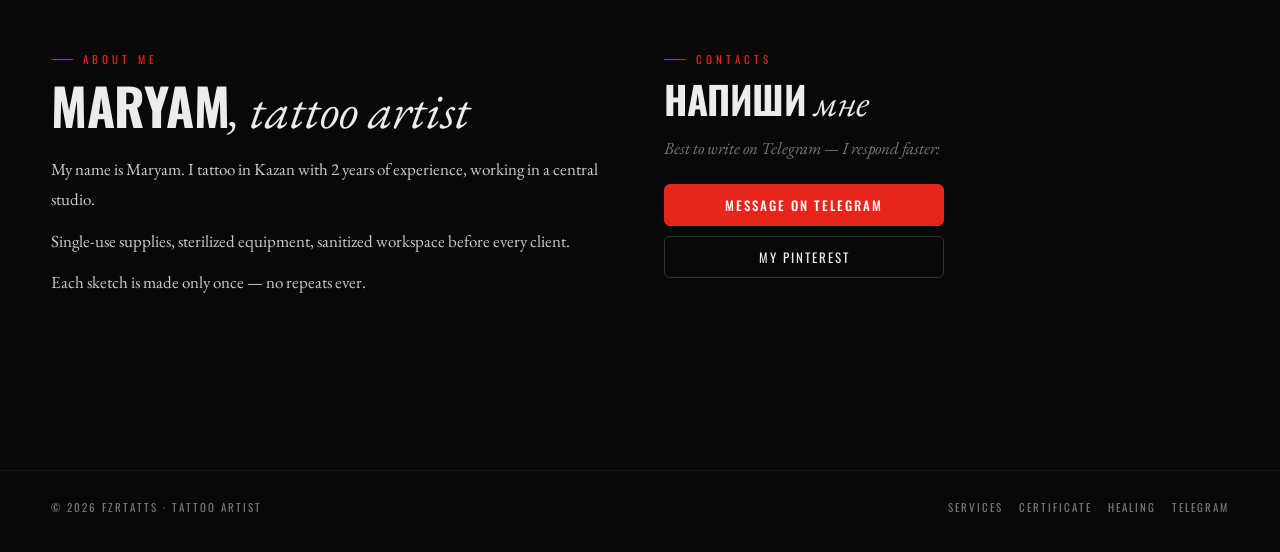
==== commit dc6678f7: "Add files via upload" ====
--- a/index.html
+++ b/index.html
@@ -8,7 +8,7 @@
   <link rel="preconnect" href="https://fonts.googleapis.com"/>
   <link rel="preconnect" href="https://fonts.gstatic.com" crossorigin/>
   <link href="https://fonts.googleapis.com/css2?family=Oswald:wght@200;300;400;500;600;700&family=EB+Garamond:ital,wght@0,400;0,500;1,400;1,500&family=Unbounded:wght@300;400;700;900&display=swap" rel="stylesheet"/>
-  <link rel="stylesheet" href="/css/style.css"/>
+  <link rel="stylesheet" href="./css/style.css"/>
   <style>
     /* ── HERO ── */
     .hero { padding:64px 0 0; }
@@ -206,9 +206,9 @@
       </div>
     </div>
     <div class="hero-imgs">
-      <div class="hero-img-wrap"><img src="img/1/111.JPG" alt="tattoo" loading="eager"/></div>
-      <div class="hero-img-wrap"><img src="img/1/222.JPG" alt="tattoo" loading="eager"/></div>
-      <div class="hero-img-wrap"><img src="img/1/333.PNG" alt="tattoo" loading="eager"/></div>
+      <div class="hero-img-wrap"><img src="./img/111.JPG" alt="tattoo" loading="eager"/></div>
+      <div class="hero-img-wrap"><img src="./img/222.JPG" alt="tattoo" loading="eager"/></div>
+      <div class="hero-img-wrap"><img src="./img/333.PNG" alt="tattoo" loading="eager"/></div>
     </div>
   </div>
   <div class="claim wrap">
@@ -335,30 +335,30 @@
   </div>
 </div>
 
-<script src="/js/shared.js"></script>
+<script src="./js/shared.js"></script>
 <script>
 /* ── GALLERY DATA ── */
 const sets = [
-  {id:1,label:'Set 01',tag:'new',src:'img/1/1.CR2'},
-  {id:2,label:'Set 02',src:'img/1/2.CR2'},
-  {id:3,label:'Set 03',src:'img/1/3.JPG'},
-  {id:4,label:'Set 04',src:'img/1/4.JPG'},
-  {id:5,label:'Set 05',src:'img/1/5.JPG'},
-  {id:6,label:'Set 06',src:'img/1/6.JPG'},
-  {id:7,label:'Set 07',src:'img/1/7.JPG'},
-  {id:8,label:'Set 08',src:'img/1/8.JPG'},
-  {id:9,label:'Set 09',src:'img/1/9.JPG'},
-  {id:10,label:'Set 10',src:'img/1/10.JPG'},
-  {id:11,label:'Set 11',src:'img/1/11.JPG'},
-  {id:12,label:'Set 12',src:'img/1/12.JPG'},
-  {id:13,label:'Set 13',src:'img/1/13.JPG'},
-  {id:14,label:'Set 14',src:'img/1/14.JPG'},
-  {id:15,label:'Set 15',src:'img/1/15.JPG'},
-  {id:16,label:'Set 16',src:'img/1/16.JPG'},
-  {id:17,label:'Set 17',src:'img/1/17.JPG'},
-  {id:18,label:'Set 18',src:'img/1/18.JPG'},
-  {id:19,label:'Set 19',src:'img/1/19.JPG'},
-  {id:20,label:'Set 20',src:'img/1/20.JPG'},
+  {id:1,label:'Set 01',tag:'new',src:'./img/1.CR2'},
+  {id:2,label:'Set 02',src:'./img/2.CR2'},
+  {id:3,label:'Set 03',src:'./img/3.JPG'},
+  {id:4,label:'Set 04',src:'./img/4.JPG'},
+  {id:5,label:'Set 05',src:'./img/5.JPG'},
+  {id:6,label:'Set 06',src:'./img/6.JPG'},
+  {id:7,label:'Set 07',src:'./img/7.JPG'},
+  {id:8,label:'Set 08',src:'./img/8.JPG'},
+  {id:9,label:'Set 09',src:'./img/9.JPG'},
+  {id:10,label:'Set 10',src:'./img/10.JPG'},
+  {id:11,label:'Set 11',src:'./img/11.JPG'},
+  {id:12,label:'Set 12',src:'./img/12.JPG'},
+  {id:13,label:'Set 13',src:'./img/13.JPG'},
+  {id:14,label:'Set 14',src:'./img/14.JPG'},
+  {id:15,label:'Set 15',src:'./img/15.JPG'},
+  {id:16,label:'Set 16',src:'./img/16.JPG'},
+  {id:17,label:'Set 17',src:'./img/17.JPG'},
+  {id:18,label:'Set 18',src:'./img/18.JPG'},
+  {id:19,label:'Set 19',src:'./img/19.JPG'},
+  {id:20,label:'Set 20',src:'./img/20.JPG'},
 ];
 
 const grid    = document.getElementById('galleryGrid');
